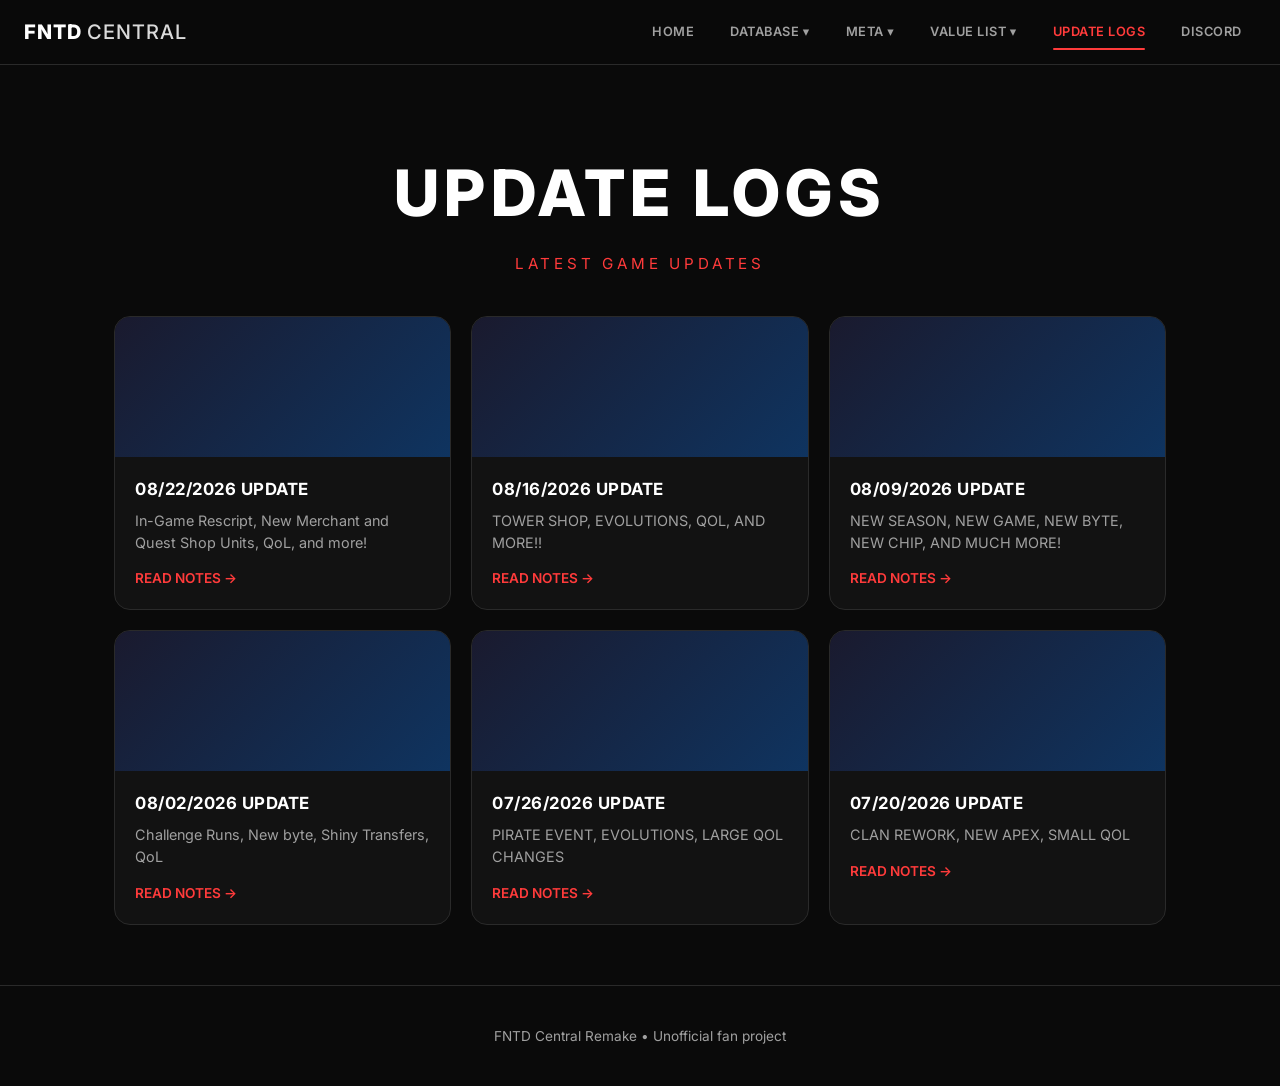
==== updates.html @ d3264022 "Add files via upload" ====
<!DOCTYPE html>
<html lang="en">
<head>
  <meta charset="UTF-8" />
  <meta name="viewport" content="width=device-width, initial-scale=1.0" />
  <title>Update Logs | FNTD Central</title>
  <link rel="stylesheet" href="css/style.css" />
  <link href="https://fonts.googleapis.com/css2?family=Inter:wght@400;500;600;700;800&display=swap" rel="stylesheet" />
</head>
<body>
  <nav class="navbar">
    <div class="nav-container">
      <a href="index.html" class="logo">FNTD <span>CENTRAL</span></a>
      <ul class="nav-links">
        <li><a href="index.html">HOME</a></li>
        <li class="dropdown">
          <a href="#">DATABASE ▾</a>
          <ul class="dropdown-menu">
            <li><a href="#">Units</a></li>
          </ul>
        </li>
        <li class="dropdown">
          <a href="#">META ▾</a>
          <ul class="dropdown-menu">
            <li><a href="#">Tier Lists</a></li>
          </ul>
        </li>
        <li class="dropdown">
          <a href="value-list.html">VALUE LIST ▾</a>
          <ul class="dropdown-menu">
            <li><a href="value-list.html">All Units</a></li>
          </ul>
        </li>
        <li><a href="updates.html" class="active">UPDATE LOGS</a></li>
        <li><a href="https://discord.gg/" target="_blank" rel="noopener">DISCORD</a></li>
      </ul>
      <button class="mobile-menu-btn" aria-label="Toggle menu">
        <span></span><span></span><span></span>
      </button>
    </div>
  </nav>

  <header class="hero">
    <h1>UPDATE LOGS</h1>
    <p class="tagline" style="color: var(--accent);">LATEST GAME UPDATES</p>
  </header>

  <div class="updates-grid">
    <article class="update-card">
      <div class="update-thumb"></div>
      <div class="update-content">
        <h3>08/22/2026 UPDATE</h3>
        <p>In-Game Rescript, New Merchant and Quest Shop Units, QoL, and more!</p>
        <a href="#" class="read-more">READ NOTES →</a>
      </div>
    </article>

    <article class="update-card">
      <div class="update-thumb"></div>
      <div class="update-content">
        <h3>08/16/2026 UPDATE</h3>
        <p>TOWER SHOP, EVOLUTIONS, QOL, AND MORE!!</p>
        <a href="#" class="read-more">READ NOTES →</a>
      </div>
    </article>

    <article class="update-card">
      <div class="update-thumb"></div>
      <div class="update-content">
        <h3>08/09/2026 UPDATE</h3>
        <p>NEW SEASON, NEW GAME, NEW BYTE, NEW CHIP, AND MUCH MORE!</p>
        <a href="#" class="read-more">READ NOTES →</a>
      </div>
    </article>

    <article class="update-card">
      <div class="update-thumb"></div>
      <div class="update-content">
        <h3>08/02/2026 UPDATE</h3>
        <p>Challenge Runs, New byte, Shiny Transfers, QoL</p>
        <a href="#" class="read-more">READ NOTES →</a>
      </div>
    </article>

    <article class="update-card">
      <div class="update-thumb"></div>
      <div class="update-content">
        <h3>07/26/2026 UPDATE</h3>
        <p>PIRATE EVENT, EVOLUTIONS, LARGE QOL CHANGES</p>
        <a href="#" class="read-more">READ NOTES →</a>
      </div>
    </article>

    <article class="update-card">
      <div class="update-thumb"></div>
      <div class="update-content">
        <h3>07/20/2026 UPDATE</h3>
        <p>CLAN REWORK, NEW APEX, SMALL QOL</p>
        <a href="#" class="read-more">READ NOTES →</a>
      </div>
    </article>
  </div>

  <footer class="footer">
    <p>FNTD Central Remake • Unofficial fan project</p>
  </footer>

  <script src="js/main.js"></script>
</body>
</html>
---- css/style.css ----
/* ===== Reset & Base ===== */
*, *::before, *::after {
  box-sizing: border-box;
  margin: 0;
  padding: 0;
}

:root {
  --bg: #0a0a0a;
  --bg-card: #121212;
  --bg-card-hover: #1a1a1a;
  --text: #ffffff;
  --text-muted: #a0a0a0;
  --accent: #ff3b3b;
  --green: #00e676;
  --purple: #c084fc;
  --border: #2a2a2a;
  --radius: 16px;
  --font: 'Inter', system-ui, -apple-system, sans-serif;
}

html {
  scroll-behavior: smooth;
}

body {
  font-family: var(--font);
  background: var(--bg);
  color: var(--text);
  line-height: 1.5;
  min-height: 100vh;
}

a {
  color: inherit;
  text-decoration: none;
}

img {
  max-width: 100%;
  display: block;
}

/* ===== Navbar ===== */
.navbar {
  position: sticky;
  top: 0;
  z-index: 100;
  background: rgba(10, 10, 10, 0.85);
  backdrop-filter: blur(12px);
  border-bottom: 1px solid var(--border);
}

.nav-container {
  max-width: 1280px;
  margin: 0 auto;
  padding: 0 24px;
  height: 64px;
  display: flex;
  align-items: center;
  justify-content: space-between;
}

.logo {
  font-weight: 800;
  font-size: 1.25rem;
  letter-spacing: 0.05em;
}

.logo span {
  font-weight: 500;
  opacity: 0.85;
}

.nav-links {
  display: flex;
  gap: 8px;
  list-style: none;
  align-items: center;
}

.nav-links > li > a {
  display: block;
  padding: 8px 14px;
  font-size: 0.8rem;
  font-weight: 600;
  letter-spacing: 0.04em;
  color: var(--text-muted);
  border-radius: 8px;
  transition: color 0.2s, background 0.2s;
}

.nav-links > li > a:hover,
.nav-links > li > a.active {
  color: var(--text);
}

.nav-links > li > a.active {
  color: var(--accent);
  position: relative;
}

.nav-links > li > a.active::after {
  content: '';
  position: absolute;
  bottom: 0;
  left: 14px;
  right: 14px;
  height: 2px;
  background: var(--accent);
  border-radius: 2px;
}

/* Dropdown */
.dropdown {
  position: relative;
}

.dropdown-menu {
  position: absolute;
  top: 100%;
  left: 0;
  min-width: 160px;
  background: var(--bg-card);
  border: 1px solid var(--border);
  border-radius: 10px;
  padding: 8px 0;
  list-style: none;
  opacity: 0;
  visibility: hidden;
  transform: translateY(8px);
  transition: all 0.2s ease;
  box-shadow: 0 12px 40px rgba(0,0,0,0.5);
}

.dropdown:hover .dropdown-menu {
  opacity: 1;
  visibility: visible;
  transform: translateY(0);
}

.dropdown-menu a {
  display: block;
  padding: 10px 16px;
  font-size: 0.85rem;
  color: var(--text-muted);
  transition: background 0.15s, color 0.15s;
}

.dropdown-menu a:hover {
  background: var(--bg-card-hover);
  color: var(--text);
}

/* Mobile menu button */
.mobile-menu-btn {
  display: none;
  flex-direction: column;
  gap: 5px;
  background: none;
  border: none;
  cursor: pointer;
  padding: 8px;
}

.mobile-menu-btn span {
  width: 22px;
  height: 2px;
  background: var(--text);
  border-radius: 2px;
}

/* ===== Hero ===== */
.hero {
  text-align: center;
  padding: 80px 24px 40px;
}

.hero h1 {
  font-size: clamp(2.5rem, 6vw, 4rem);
  font-weight: 800;
  letter-spacing: 0.08em;
  margin-bottom: 12px;
}

.tagline {
  font-size: 0.95rem;
  letter-spacing: 0.25em;
  color: var(--text-muted);
  text-transform: uppercase;
}

/* ===== Game Cards ===== */
.games {
  max-width: 1100px;
  margin: 0 auto 60px;
  padding: 0 24px;
  display: grid;
  grid-template-columns: repeat(auto-fit, minmax(320px, 1fr));
  gap: 24px;
}

.game-card {
  background: var(--bg-card);
  border-radius: var(--radius);
  overflow: hidden;
  border: 1px solid var(--border);
  transition: transform 0.25s, box-shadow 0.25s;
}

.game-card:hover {
  transform: translateY(-4px);
  box-shadow: 0 20px 40px rgba(0,0,0,0.4);
}

.game-img {
  height: 200px;
  background: linear-gradient(135deg, #1a1a2e 0%, #16213e 50%, #0f3460 100%);
  background-size: cover;
  background-position: center;
  position: relative;
}

.game-img::after {
  content: '';
  position: absolute;
  inset: 0;
  background: linear-gradient(to top, rgba(18,18,18,0.9) 0%, transparent 60%);
}

.game-info {
  padding: 20px 24px 24px;
}

.game-info h2 {
  font-size: 1.15rem;
  font-weight: 700;
  letter-spacing: 0.06em;
  margin-bottom: 16px;
}

.stats {
  display: flex;
  gap: 12px;
}

.stat {
  flex: 1;
  background: #0d0d0d;
  border-radius: 10px;
  padding: 12px;
  text-align: center;
  border: 1px solid var(--border);
}

.stat .label {
  display: block;
  font-size: 0.7rem;
  letter-spacing: 0.08em;
  color: var(--text-muted);
  margin-bottom: 4px;
}

.stat .value {
  font-size: 1.25rem;
  font-weight: 700;
}

.stat .value.green { color: var(--green); }
.stat .value.purple { color: var(--purple); }

/* ===== Sections ===== */
.section {
  max-width: 1100px;
  margin: 0 auto 80px;
  padding: 0 24px;
}

.section-header {
  display: flex;
  align-items: center;
  gap: 12px;
  margin-bottom: 12px;
}

.accent-bar {
  width: 4px;
  height: 28px;
  background: var(--accent);
  border-radius: 4px;
}

.section-header h2 {
  font-size: 1.5rem;
  font-weight: 700;
  letter-spacing: 0.05em;
}

.section-desc {
  color: var(--text-muted);
  margin-bottom: 28px;
  max-width: 560px;
}

.card-grid {
  display: grid;
  grid-template-columns: repeat(auto-fit, minmax(220px, 1fr));
  gap: 16px;
}

.feature-card {
  background: var(--bg-card);
  border: 1px solid var(--border);
  border-radius: 14px;
  padding: 24px;
  transition: background 0.2s, border-color 0.2s, transform 0.2s;
}

.feature-card:hover {
  background: var(--bg-card-hover);
  border-color: #3a3a3a;
  transform: translateY(-2px);
}

.feature-card h3 {
  font-size: 1.1rem;
  margin-bottom: 8px;
}

.feature-card p {
  font-size: 0.9rem;
  color: var(--text-muted);
}

/* ===== Value List Page ===== */
.search-bar {
  max-width: 1100px;
  margin: 0 auto 32px;
  padding: 0 24px;
  display: flex;
  gap: 12px;
  flex-wrap: wrap;
}

.search-bar input {
  flex: 1;
  min-width: 200px;
  background: var(--bg-card);
  border: 1px solid var(--border);
  border-radius: 12px;
  padding: 14px 20px;
  color: var(--text);
  font-size: 0.95rem;
  outline: none;
  transition: border-color 0.2s;
}

.search-bar input:focus {
  border-color: var(--accent);
}

.search-bar input::placeholder {
  color: var(--text-muted);
}

.filters-btn {
  background: var(--bg-card);
  border: 1px solid var(--border);
  border-radius: 12px;
  padding: 14px 20px;
  color: var(--text);
  font-weight: 600;
  cursor: pointer;
  transition: background 0.2s;
}

.filters-btn:hover {
  background: var(--bg-card-hover);
}

.pagination {
  display: flex;
  justify-content: center;
  align-items: center;
  gap: 12px;
  margin-bottom: 32px;
  color: var(--text-muted);
  font-size: 0.9rem;
}

.pagination button {
  background: var(--bg-card);
  border: 1px solid var(--border);
  border-radius: 8px;
  width: 36px;
  height: 36px;
  color: var(--text);
  cursor: pointer;
  font-size: 1rem;
  transition: background 0.2s;
}

.pagination button:hover:not(:disabled) {
  background: var(--bg-card-hover);
}

.pagination button:disabled {
  opacity: 0.4;
  cursor: not-allowed;
}

.pagination .page-num {
  color: var(--green);
  font-weight: 600;
}

.unit-grid {
  max-width: 1280px;
  margin: 0 auto 60px;
  padding: 0 24px;
  display: grid;
  grid-template-columns: repeat(auto-fill, minmax(240px, 1fr));
  gap: 16px;
}

.unit-card {
  background: var(--bg-card);
  border: 1px solid var(--border);
  border-radius: 14px;
  overflow: hidden;
  transition: transform 0.2s, box-shadow 0.2s;
  position: relative;
}

.unit-card:hover {
  transform: translateY(-3px);
  box-shadow: 0 12px 30px rgba(0,0,0,0.35);
}

.unit-card.shiny {
  border-image: linear-gradient(135deg, #ff6b6b, #feca57, #48dbfb, #ff9ff3, #54a0ff) 1;
  border-width: 2px;
  border-style: solid;
}

.unit-header {
  display: flex;
  align-items: center;
  gap: 12px;
  padding: 16px 16px 12px;
}

.unit-icon {
  width: 48px;
  height: 48px;
  border-radius: 10px;
  background: linear-gradient(135deg, #2a2a2a, #1a1a1a);
  flex-shrink: 0;
  display: flex;
  align-items: center;
  justify-content: center;
  font-size: 1.4rem;
}

.unit-name {
  font-size: 0.9rem;
  font-weight: 700;
  line-height: 1.3;
}

.unit-exists {
  display: inline-block;
  margin-top: 4px;
  font-size: 0.7rem;
  background: #1a3a4a;
  color: #7dd3fc;
  padding: 2px 8px;
  border-radius: 6px;
}

.unit-body {
  padding: 0 16px 16px;
  display: grid;
  grid-template-columns: 1fr 1fr;
  gap: 8px 12px;
  font-size: 0.8rem;
}

.unit-body .label {
  color: var(--text-muted);
  font-size: 0.7rem;
  letter-spacing: 0.04em;
}

.unit-body .val {
  font-weight: 600;
}

.unit-body .val.green { color: var(--green); }
.unit-body .val.orange { color: #fb923c; }
.unit-body .val.red { color: #f87171; }
.unit-body .val.yellow { color: #fbbf24; }

.status-row {
  grid-column: 1 / -1;
  display: flex;
  justify-content: space-between;
  margin-top: 4px;
  padding-top: 8px;
  border-top: 1px solid var(--border);
}

/* ===== Updates Page ===== */
.updates-grid {
  max-width: 1100px;
  margin: 0 auto 60px;
  padding: 0 24px;
  display: grid;
  grid-template-columns: repeat(auto-fit, minmax(300px, 1fr));
  gap: 20px;
}

.update-card {
  background: var(--bg-card);
  border: 1px solid var(--border);
  border-radius: var(--radius);
  overflow: hidden;
  transition: transform 0.2s;
}

.update-card:hover {
  transform: translateY(-3px);
}

.update-thumb {
  height: 140px;
  background: linear-gradient(135deg, #1a1a2e, #0f3460);
}

.update-content {
  padding: 20px;
}

.update-content h3 {
  font-size: 1.05rem;
  margin-bottom: 8px;
  letter-spacing: 0.03em;
}

.update-content p {
  font-size: 0.9rem;
  color: var(--text-muted);
  margin-bottom: 12px;
}

.read-more {
  color: var(--accent);
  font-size: 0.85rem;
  font-weight: 600;
}

/* ===== Footer ===== */
.footer {
  text-align: center;
  padding: 40px 24px;
  border-top: 1px solid var(--border);
  color: var(--text-muted);
  font-size: 0.85rem;
}

.footer p + p {
  margin-top: 4px;
}

/* ===== Responsive ===== */
@media (max-width: 768px) {
  .nav-links {
    display: none;
    position: absolute;
    top: 64px;
    left: 0;
    right: 0;
    background: var(--bg);
    flex-direction: column;
    padding: 16px;
    border-bottom: 1px solid var(--border);
  }

  .nav-links.open {
    display: flex;
  }

  .mobile-menu-btn {
    display: flex;
  }

  .hero {
    padding: 48px 24px 32px;
  }

  .games {
    grid-template-columns: 1fr;
  }
}
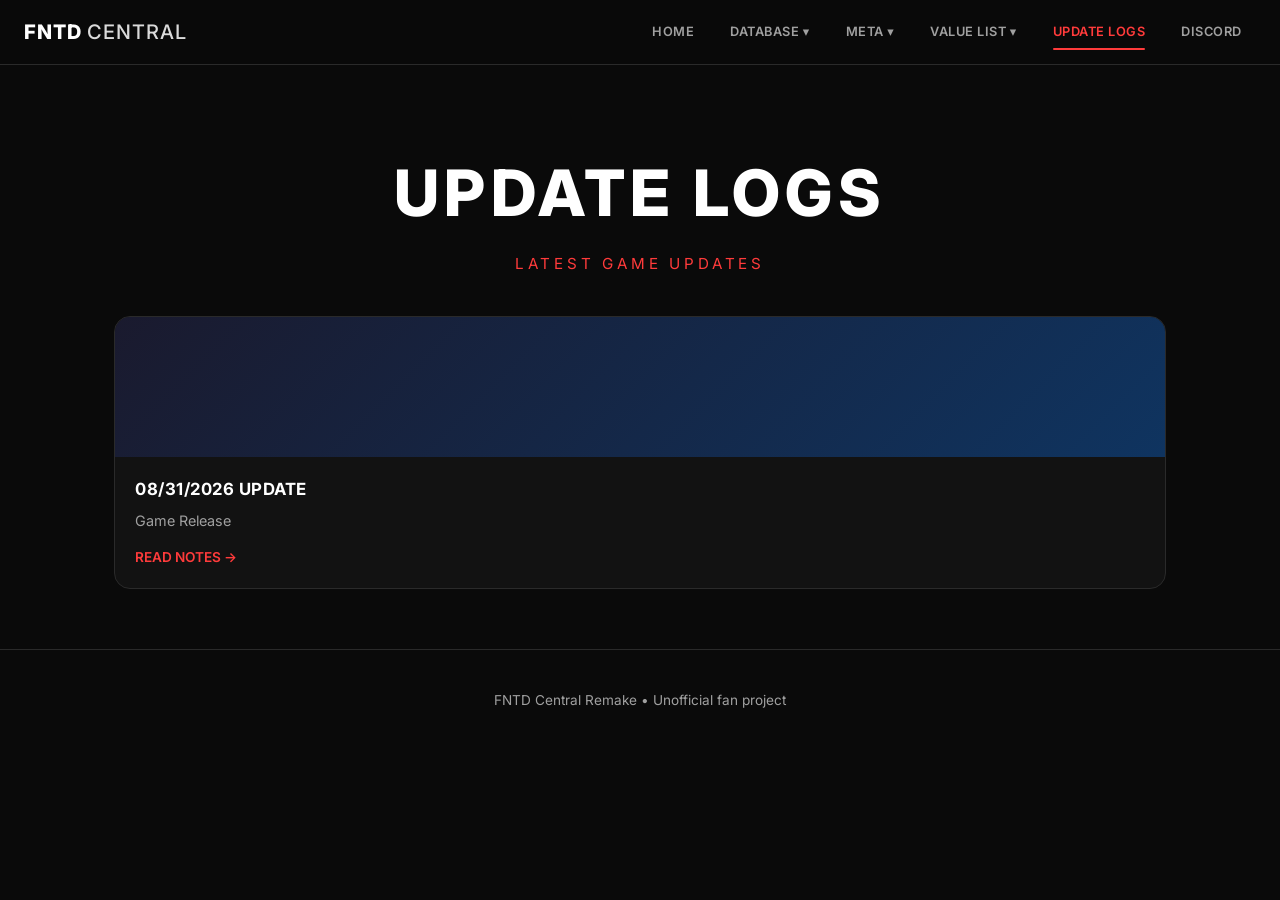
==== commit 006417f1: "Revise update details in updates.html Updated the latest game update information and removed previou" ====
--- a/updates.html
+++ b/updates.html
@@ -49,53 +49,8 @@
     <article class="update-card">
       <div class="update-thumb"></div>
       <div class="update-content">
-        <h3>08/22/2026 UPDATE</h3>
-        <p>In-Game Rescript, New Merchant and Quest Shop Units, QoL, and more!</p>
-        <a href="#" class="read-more">READ NOTES →</a>
-      </div>
-    </article>
-
-    <article class="update-card">
-      <div class="update-thumb"></div>
-      <div class="update-content">
-        <h3>08/16/2026 UPDATE</h3>
-        <p>TOWER SHOP, EVOLUTIONS, QOL, AND MORE!!</p>
-        <a href="#" class="read-more">READ NOTES →</a>
-      </div>
-    </article>
-
-    <article class="update-card">
-      <div class="update-thumb"></div>
-      <div class="update-content">
-        <h3>08/09/2026 UPDATE</h3>
-        <p>NEW SEASON, NEW GAME, NEW BYTE, NEW CHIP, AND MUCH MORE!</p>
-        <a href="#" class="read-more">READ NOTES →</a>
-      </div>
-    </article>
-
-    <article class="update-card">
-      <div class="update-thumb"></div>
-      <div class="update-content">
-        <h3>08/02/2026 UPDATE</h3>
-        <p>Challenge Runs, New byte, Shiny Transfers, QoL</p>
-        <a href="#" class="read-more">READ NOTES →</a>
-      </div>
-    </article>
-
-    <article class="update-card">
-      <div class="update-thumb"></div>
-      <div class="update-content">
-        <h3>07/26/2026 UPDATE</h3>
-        <p>PIRATE EVENT, EVOLUTIONS, LARGE QOL CHANGES</p>
-        <a href="#" class="read-more">READ NOTES →</a>
-      </div>
-    </article>
-
-    <article class="update-card">
-      <div class="update-thumb"></div>
-      <div class="update-content">
-        <h3>07/20/2026 UPDATE</h3>
-        <p>CLAN REWORK, NEW APEX, SMALL QOL</p>
+        <h3>08/31/2026 UPDATE</h3>
+        <p>Game Release</p>
         <a href="#" class="read-more">READ NOTES →</a>
       </div>
     </article>
